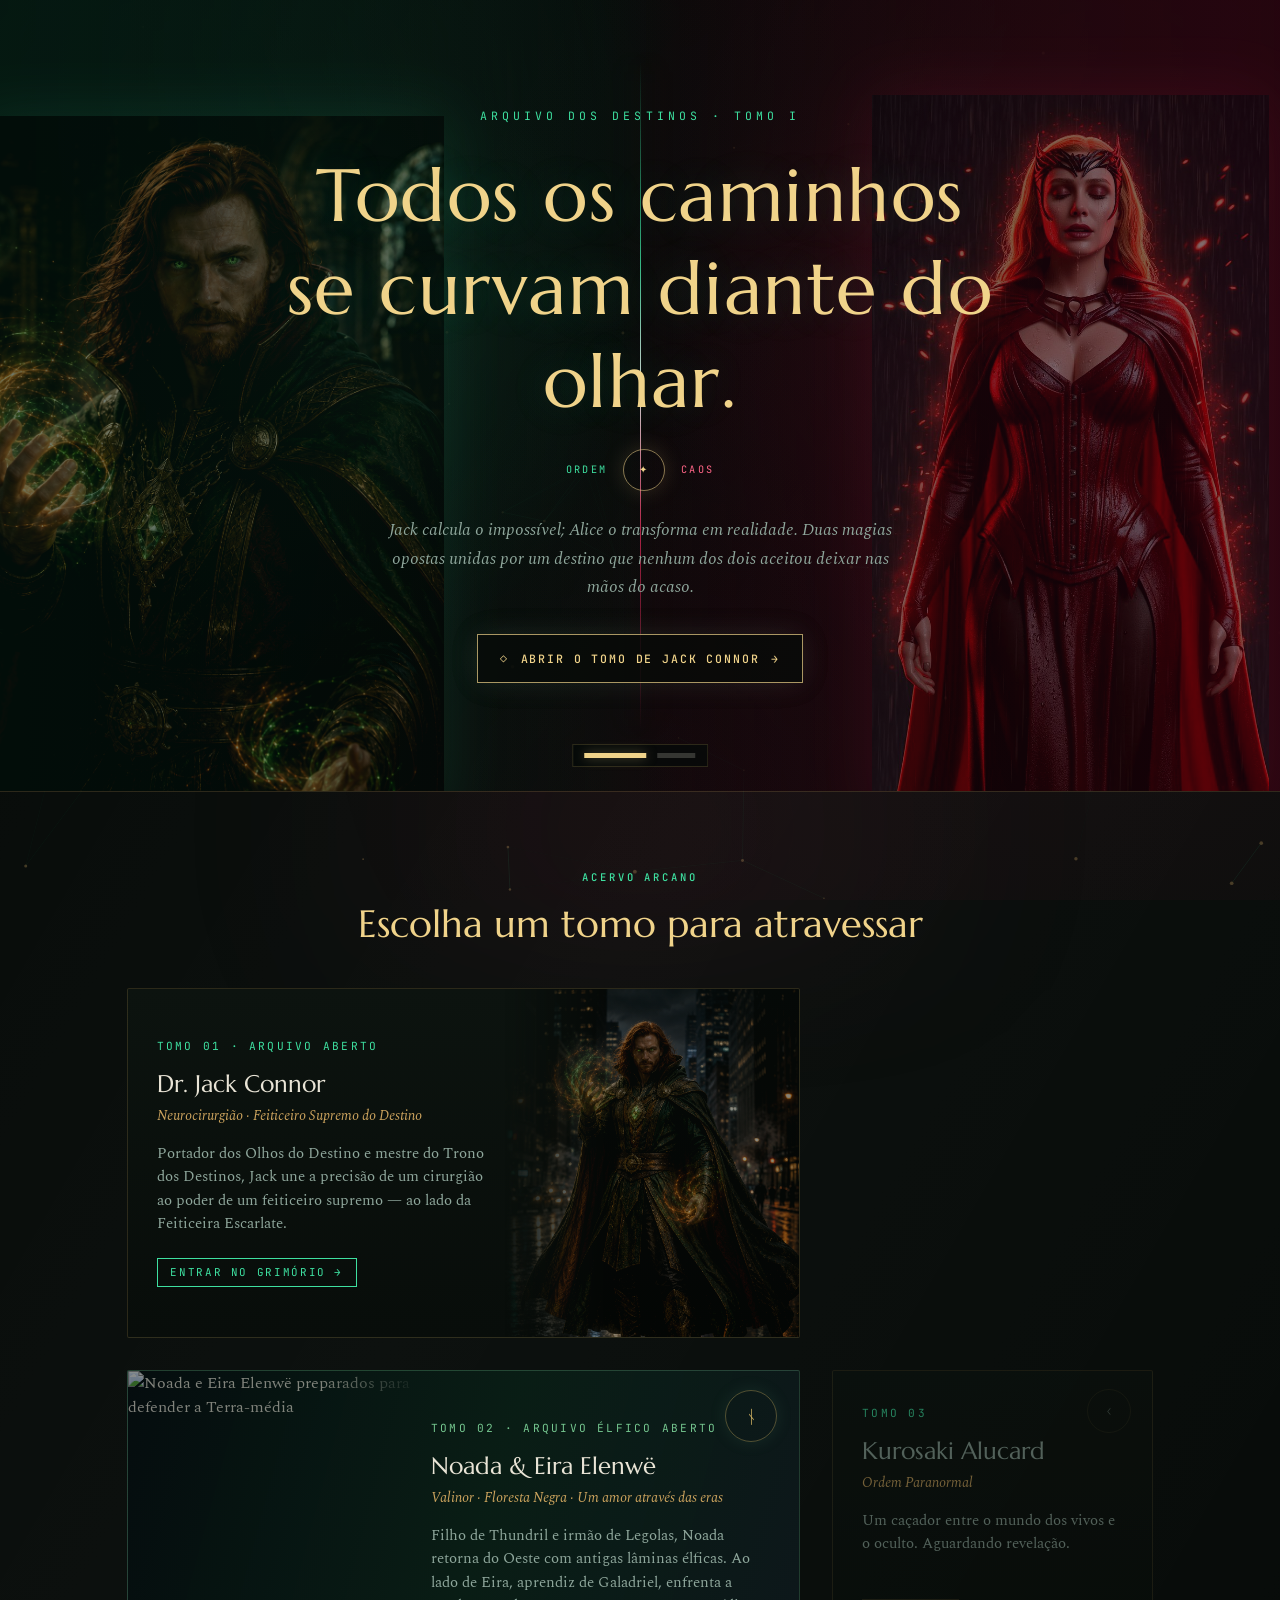
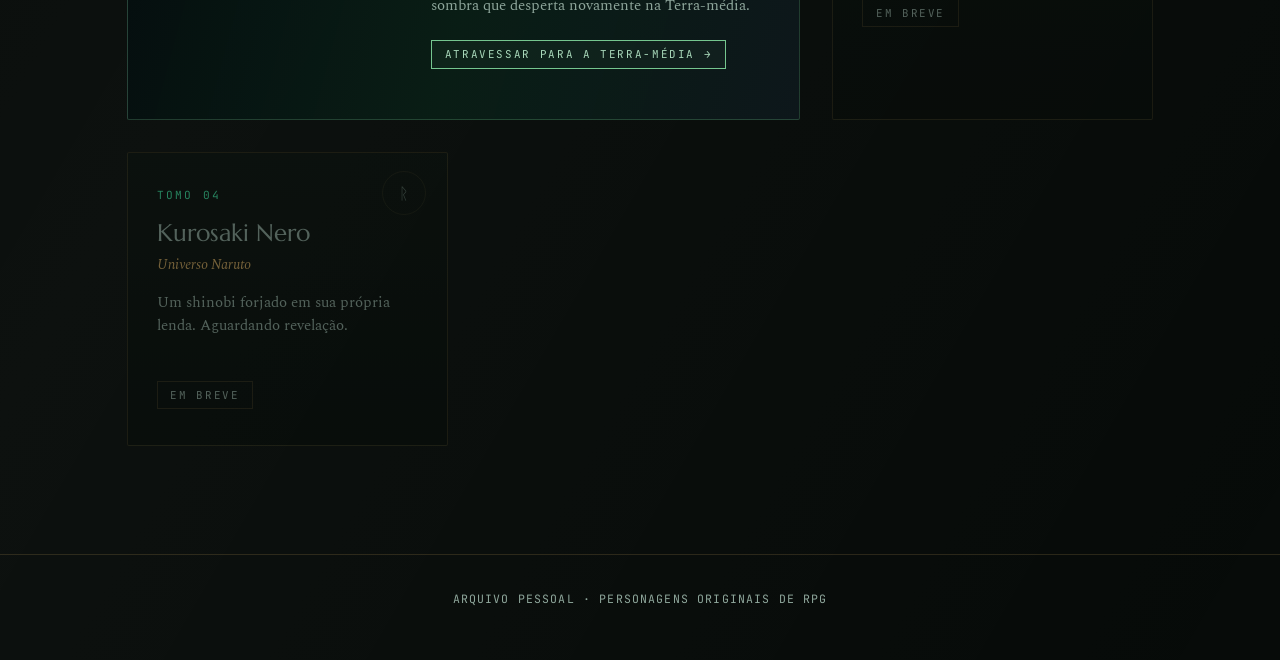
==== index.html @ 2f094d6c "Aprimora responsividade em todas as telas" ====
<!DOCTYPE html>
<html lang="pt-BR">
<head>
<meta charset="UTF-8">
<meta name="viewport" content="width=device-width, initial-scale=1.0">
<title>Arquivo dos Destinos — Galeria de Personagens</title>
<link rel="preconnect" href="https://fonts.googleapis.com">
<link rel="preconnect" href="https://fonts.gstatic.com" crossorigin>
<link href="https://fonts.googleapis.com/css2?family=Marcellus&family=Spectral:ital,wght@0,300;0,400;0,500;0,600;1,400&family=JetBrains+Mono:wght@400;500&display=swap" rel="stylesheet">
<style>
  :root{
    --bg:#070b09;
    --bg-elevated:#0c130f;
    --emerald-deep:#0b3d2e;
    --emerald:#12664a;
    --emerald-glow:#3ee0a0;
    --gold:#cda45e;
    --gold-bright:#f0d38a;
    --parchment:#e9e4d6;
    --ink-muted:#8fa79c;
    --line:rgba(205,164,94,0.18);
    --scarlet:#8a2140;
  }
  *{box-sizing:border-box; margin:0; padding:0;}
  html{scroll-behavior:smooth;}
  body{
    background:var(--bg);
    color:var(--parchment);
    font-family:'Spectral', serif;
    min-height:100vh;
    overflow-x:hidden;
    position:relative;
  }
  body::before{
    content:'';
    position:fixed; inset:0;
    background:
      radial-gradient(ellipse at 20% 10%, rgba(18,102,74,0.16), transparent 55%),
      radial-gradient(ellipse at 85% 80%, rgba(138,33,64,0.08), transparent 50%);
    pointer-events:none;
    z-index:0;
  }
  body::after{
    content:'';
    position:fixed; inset:-10%;
    background:
      radial-gradient(circle at 20% 20%, rgba(62,224,160,0.16), transparent 30%),
      radial-gradient(circle at 80% 25%, rgba(205,164,94,0.11), transparent 28%),
      radial-gradient(circle at 50% 85%, rgba(138,33,64,0.10), transparent 34%);
    filter:blur(60px);
    animation:drift 16s ease-in-out infinite alternate;
    pointer-events:none;
    z-index:0;
  }
  @keyframes drift{0%{transform:translate3d(-1.5%, -1.5%, 0) scale(1);}100%{transform:translate3d(1.5%, 1.5%, 0) scale(1.08);}}
  .magic-glow{
    position:absolute; inset:0; pointer-events:none; z-index:0;
    background:linear-gradient(120deg, transparent 0%, rgba(255,255,255,0.04) 45%, transparent 100%);
    animation:shimmer 8s linear infinite;
    opacity:0.7;
  }
  @keyframes shimmer{from{transform:translateX(-100%);}to{transform:translateX(100%);}}
  canvas#fateweb{
    position:fixed; inset:0; width:100%; height:100%;
    z-index:0; opacity:0.55;
  }
  .wrap{ position:relative; z-index:1; }

  header{
    min-height:min(820px,88vh);
    padding:10vh 6vw 8vh;
    text-align:center;
    border-bottom:1px solid var(--line);
    position:relative;
    overflow:hidden;
    isolation:isolate;
    display:grid;
    place-items:center;
  }
  header::before{
    content:''; position:absolute; inset:0; z-index:-2;
    background:
      linear-gradient(90deg, rgba(5,24,17,.9), rgba(7,11,9,.48) 47%, rgba(16,4,8,.5) 53%, rgba(38,5,15,.86)),
      radial-gradient(circle at 24% 44%, rgba(62,224,160,.22), transparent 30%),
      radial-gradient(circle at 78% 44%, rgba(220,28,75,.22), transparent 31%);
  }
  header::after{
    content:''; position:absolute; left:50%; top:8%; bottom:8%; width:1px; z-index:-1;
    background:linear-gradient(transparent,#3ee0a0 30%,#fff 49%,#d72b56 70%,transparent);
    box-shadow:-8px 0 24px rgba(62,224,160,.42),8px 0 28px rgba(215,43,86,.48);
    animation:destinyPulse 3.8s ease-in-out infinite;
  }
  .hero-content{ position:relative; z-index:3; width:min(720px,92vw); }
  .hero-scene{ position:absolute; inset:0; display:grid; place-items:center; opacity:0; visibility:hidden; transform:scale(1.025); transition:opacity 1.15s ease,transform 1.4s ease,visibility 1.15s; overflow:hidden; }
  .hero-scene.active{ opacity:1; visibility:visible; transform:scale(1); }
  .hero-scene::before{ content:''; position:absolute; inset:0; z-index:-2; pointer-events:none; }
  .hero-scene.destiny::before{ background:linear-gradient(90deg,rgba(5,24,17,.76),rgba(7,11,9,.18) 47%,rgba(16,4,8,.2) 53%,rgba(38,5,15,.72)); }
  .hero-scene.valinor::before{ background:linear-gradient(90deg,rgba(9,31,20,.78),rgba(7,13,12,.18) 47%,rgba(8,14,19,.2) 53%,rgba(15,34,45,.76)),radial-gradient(circle at 50% 18%,rgba(215,183,101,.11),transparent 35%); }
  .hero-scene.valinor .eyebrow{ color:#d7b765; }
  .hero-scene.valinor .duality-mark .order{ color:#75c68f; }
  .hero-scene.valinor .duality-mark .chaos{ color:#78a9c4; }
  .hero-scene.valinor .hero-cta{ border-color:rgba(117,198,143,.6); box-shadow:-8px 0 24px rgba(117,198,143,.1),8px 0 24px rgba(120,169,196,.1); }
  .hero-portrait{
    position:absolute; z-index:0; bottom:-4%; width:min(38vw,470px); height:92%;
    object-fit:contain; object-position:bottom; opacity:.42; filter:saturate(1.05) contrast(1.08);
    pointer-events:none; transition:opacity .8s ease,filter .8s ease,transform .8s ease;
  }
  .hero-portrait.jack{ left:-2%; filter:saturate(1.05) contrast(1.08) drop-shadow(0 0 32px rgba(62,224,160,.28)); }
  .hero-portrait.alice{ right:-2%; filter:saturate(1.14) contrast(1.08) drop-shadow(0 0 34px rgba(215,43,86,.3)); }
  .hero-portrait.noada{ left:-2%; filter:saturate(1.02) contrast(1.08) drop-shadow(0 0 34px rgba(117,198,143,.3)); }
  .hero-portrait.eira{ right:-2%; filter:saturate(1.03) contrast(1.08) drop-shadow(0 0 34px rgba(120,169,196,.3)); }
  header:hover .hero-portrait{ opacity:.58; }
  header:hover .hero-portrait.jack{ transform:translateX(1.5%); }
  header:hover .hero-portrait.alice{ transform:translateX(-1.5%); }
  header:hover .hero-portrait.noada{ transform:translateX(1.5%); }
  header:hover .hero-portrait.eira{ transform:translateX(-1.5%); }
  .hero-switcher{ position:absolute; z-index:12; left:50%; bottom:1.5rem; transform:translateX(-50%); display:flex; align-items:center; gap:.7rem; padding:.5rem .7rem; background:rgba(5,11,9,.7); border:1px solid rgba(215,183,101,.18); backdrop-filter:blur(10px); }
  .hero-switcher button{ width:38px; height:5px; padding:0; border:0; background:rgba(233,228,214,.2); cursor:pointer; transition:width .3s ease,background .3s ease,box-shadow .3s ease; }
  .hero-switcher button.active{ width:62px; background:var(--gold-bright); box-shadow:0 0 12px rgba(240,211,138,.35); }
  .hero-switcher button:focus-visible{ outline:2px solid var(--emerald-glow); outline-offset:4px; }
  header.noada-active::after{ background:linear-gradient(transparent,#75c68f 30%,#f0d38a 49%,#78a9c4 70%,transparent); box-shadow:-8px 0 24px rgba(117,198,143,.38),8px 0 28px rgba(120,169,196,.42); }
  .duality-mark{ display:flex; align-items:center; justify-content:center; gap:1rem; margin:1.3rem 0; font-family:'JetBrains Mono',monospace; font-size:.64rem; letter-spacing:.22em; text-transform:uppercase; }
  .duality-mark .order{ color:var(--emerald-glow); }
  .duality-mark .chaos{ color:#ff6687; }
  .duality-mark i{ width:42px; height:42px; display:grid; place-items:center; border:1px solid rgba(240,211,138,.55); border-radius:50%; color:var(--gold-bright); font-style:normal; box-shadow:0 0 22px rgba(240,211,138,.16); animation:sigilSpin 9s linear infinite; }
  .hero-cta{ display:inline-flex; align-items:center; gap:.75rem; margin-top:2rem; padding:1rem 1.35rem; border:1px solid rgba(240,211,138,.7); color:var(--gold-bright); background:rgba(7,11,9,.76); text-decoration:none; font:500 .72rem 'JetBrains Mono',monospace; letter-spacing:.16em; text-transform:uppercase; box-shadow:0 0 30px rgba(62,224,160,.1),0 0 30px rgba(138,33,64,.1); transition:transform .3s ease,box-shadow .3s ease,background .3s ease; }
  .hero-cta:hover,.hero-cta:focus-visible{ transform:translateY(-3px); background:rgba(20,16,12,.92); box-shadow:-10px 0 28px rgba(62,224,160,.18),10px 0 28px rgba(215,43,86,.18); outline:none; }
  @keyframes destinyPulse{50%{opacity:.45;transform:scaleY(.92)}}
  @keyframes sigilSpin{to{transform:rotate(360deg)}}
  .eyebrow{
    font-family:'JetBrains Mono', monospace;
    letter-spacing:0.35em;
    text-transform:uppercase;
    font-size:0.72rem;
    color:var(--emerald-glow);
    margin-bottom:1.6rem;
  }
  h1{
    font-family:'Marcellus', serif;
    font-size:clamp(2.4rem, 6vw, 4.6rem);
    font-weight:400;
    letter-spacing:0.02em;
    color:var(--gold-bright);
    text-shadow:0 0 40px rgba(62,224,160,0.18);
  }
  header p{
    max-width:56ch;
    margin:1.6rem auto 0;
    color:var(--ink-muted);
    font-size:1.05rem;
    font-style:italic;
    line-height:1.7;
  }

  .roster{
    max-width:1180px;
    margin:0 auto;
    padding:8vh 6vw 12vh;
    display:grid;
    grid-template-columns:repeat(auto-fit, minmax(260px, 1fr));
    gap:2rem;
  }
  .roster-intro{ grid-column:1/-1; text-align:center; margin-bottom:.5rem; }
  .roster-intro span{ color:var(--emerald-glow); font:500 .66rem 'JetBrains Mono',monospace; letter-spacing:.28em; text-transform:uppercase; }
  .roster-intro h2{ margin-top:.75rem; font:400 clamp(1.7rem,3vw,2.4rem) 'Marcellus',serif; color:var(--gold-bright); }
  .card{
    background:linear-gradient(180deg, var(--bg-elevated), #080d0a);
    border:1px solid var(--line);
    border-radius:2px;
    padding:2.2rem 1.8rem;
    position:relative;
    overflow:hidden;
    transition:transform 0.4s ease, border-color 0.4s ease;
  }
  a.card{ display:block; color:inherit; text-decoration:none; }
  .card.featured{ grid-column:span 2; min-height:350px; padding-right:min(45%,390px); display:flex; flex-direction:column; justify-content:center; }
  .card-portrait{ position:absolute; right:0; top:0; width:44%; height:100%; object-fit:cover; object-position:center top; opacity:.52; filter:saturate(.9) contrast(1.08); -webkit-mask-image:linear-gradient(90deg,transparent,#000 35%); mask-image:linear-gradient(90deg,transparent,#000 35%); transition:opacity .4s ease,transform .6s ease; }
  .card.featured:hover .card-portrait{ opacity:.72; transform:scale(1.035); }
  .card-content{ position:relative; z-index:2; }
  .card.noada-card{ grid-column:span 2; min-height:350px; padding-left:min(45%,390px); display:flex; flex-direction:column; justify-content:center; border-color:rgba(117,198,143,.25); background:linear-gradient(105deg,rgba(5,13,15,.96),rgba(9,31,22,.9) 52%,rgba(14,24,28,.96)); }
  .noada-card::before{ opacity:.5; background:linear-gradient(90deg,transparent,#75c68f,#d7b765,#78a9c4,transparent); }
  .noada-card .card-portrait{ left:0; right:auto; -webkit-mask-image:linear-gradient(270deg,transparent,#000 35%); mask-image:linear-gradient(270deg,transparent,#000 35%); object-position:center 22%; }
  .noada-card:hover{ border-color:#75c68f; box-shadow:-12px 0 32px rgba(117,198,143,.12),12px 0 32px rgba(120,169,196,.1); }
  .noada-card:hover .card-portrait{ opacity:.74; transform:scale(1.035); }
  .noada-card .tome-num{ color:#75c68f; }
  .noada-card .role{ color:#d7b765; }
  .noada-card .status.open{ color:#a8d8ba; border-color:#75c68f; background:rgba(117,198,143,.04); }
  .elven-emblem{ position:absolute; right:1.4rem; top:1.2rem; width:52px; height:52px; display:grid; place-items:center; border:1px solid rgba(215,183,101,.35); border-radius:50%; color:#d7b765; font:1.15rem 'Marcellus',serif; box-shadow:0 0 18px rgba(117,198,143,.1); animation:sigilSpin 12s linear infinite; }
  .noada-card .leaf-mark{ position:absolute; z-index:3; color:rgba(117,198,143,.5); font-size:1rem; opacity:0; animation:homeLeaf 5s ease-in-out infinite; pointer-events:none; }
  .noada-card .leaf-mark.one{ left:34%; top:18%; animation-delay:-1s }.noada-card .leaf-mark.two{ left:43%; top:68%; animation-delay:-3.2s }.noada-card .leaf-mark.three{ right:12%; top:42%; animation-delay:-4.1s }
  @keyframes homeLeaf{0%,100%{opacity:0;transform:translateY(-8px) rotate(0)}35%{opacity:.65}75%{opacity:.18;transform:translateY(42px) rotate(170deg)}}
  .card::before{
    content:'';
    position:absolute; top:0; left:0; right:0; height:2px;
    background:linear-gradient(90deg, transparent, var(--gold), transparent);
    opacity:0; transition:opacity 0.4s ease;
  }
  .card.active{ cursor:pointer; }
  .card.active:hover{ transform:translateY(-6px); border-color:var(--gold); box-shadow:0 0 26px rgba(62,224,160,0.12); }
  .card.active:hover::before{ opacity:1; }
  .card.active::after{
    content:'';
    position:absolute; inset:auto -30% 0 auto; width:140%; height:110%;
    background:linear-gradient(90deg, transparent, rgba(255,255,255,0.06), transparent);
    transform:translateX(-100%);
    transition:transform 0.7s ease;
    pointer-events:none;
  }
  .card.active:hover::after{ transform:translateX(100%); }
  .tome-num{
    font-family:'JetBrains Mono', monospace;
    font-size:0.7rem;
    color:var(--emerald-glow);
    letter-spacing:0.2em;
    display:block;
    margin-bottom:1rem;
  }
  .card h2{
    font-family:'Marcellus', serif;
    font-size:1.5rem;
    color:var(--parchment);
    font-weight:400;
    margin-bottom:0.4rem;
  }
  .card .role{
    font-size:0.85rem;
    color:var(--gold);
    font-style:italic;
    margin-bottom:1rem;
  }
  .card p.desc{
    font-size:0.92rem;
    color:var(--ink-muted);
    line-height:1.6;
    margin-bottom:1.4rem;
    min-height:4.6em;
  }
  .status{
    font-family:'JetBrains Mono', monospace;
    font-size:0.68rem;
    letter-spacing:0.15em;
    text-transform:uppercase;
    padding:0.4rem 0.8rem;
    display:inline-block;
    border:1px solid;
  }
  .status.open{ color:var(--emerald-glow); border-color:var(--emerald-glow); }
  .status.locked{ color:var(--ink-muted); border-color:var(--line); }

  .card.locked{ opacity:0.55; }
  .card.locked h2{ color:var(--ink-muted); }
  .sealed-sigil{ position:absolute; right:1.3rem; top:1.1rem; width:44px; height:44px; display:grid; place-items:center; border:1px solid var(--line); border-radius:50%; color:var(--ink-muted); font-family:'Marcellus',serif; opacity:.58; }

  @media(max-width:780px){
    header{ min-height:720px; padding:8vh 5vw 7vh; }
    .hero-portrait{ width:64vw; height:62%; bottom:-5%; opacity:.23; }
    .hero-portrait.jack{ left:-25%; }
    .hero-portrait.alice{ right:-25%; }
    .hero-portrait.noada{ left:-25%; }
    .hero-portrait.eira{ right:-25%; }
    .duality-mark{ gap:.55rem; font-size:.55rem; letter-spacing:.12em; }
    .duality-mark i{ width:34px; height:34px; }
    .roster{ grid-template-columns:1fr; padding-top:6vh; }
    .card.featured{ grid-column:span 1; min-height:430px; padding:2rem 1.5rem 12rem; justify-content:flex-start; }
    .card-portrait{ top:auto; bottom:0; width:100%; height:58%; -webkit-mask-image:linear-gradient(180deg,transparent,#000 38%); mask-image:linear-gradient(180deg,transparent,#000 38%); object-position:center 18%; }
    .card.noada-card{ grid-column:span 1; min-height:470px; padding:2rem 1.5rem 13rem; justify-content:flex-start; }
    .noada-card .card-portrait{ top:auto; bottom:0; width:100%; height:60%; -webkit-mask-image:linear-gradient(180deg,transparent,#000 38%); mask-image:linear-gradient(180deg,transparent,#000 38%); object-position:center 20%; }
    .elven-emblem{ width:42px;height:42px;right:1rem;top:1rem }
    .hero-switcher{ bottom:.8rem; }
  }
  @media(max-width:480px){
    header{ min-height:680px; padding:5rem 1rem 4.5rem; }
    h1{ font-size:clamp(2rem,12vw,3rem); line-height:1.12; }
    header p{ font-size:.93rem; line-height:1.55; margin-top:1rem; }
    .hero-content{ width:94vw; }
    .eyebrow{ font-size:.57rem; letter-spacing:.2em; margin-bottom:1rem; }
    .hero-portrait{ width:76vw; height:54%; bottom:0; }
    .hero-portrait.jack,.hero-portrait.noada{ left:-34%; }
    .hero-portrait.alice,.hero-portrait.eira{ right:-34%; }
    .duality-mark{ margin:.8rem 0; flex-wrap:wrap; }
    .hero-cta{ width:min(100%,340px); justify-content:center; padding:.85rem .75rem; font-size:.61rem; letter-spacing:.1em; line-height:1.45; }
    .roster{ padding:3.5rem 1rem 5rem; gap:1.2rem; }
    .roster-intro h2{ font-size:1.55rem; }
    .card,.card.featured,.card.noada-card{ padding-left:1.2rem; padding-right:1.2rem; }
    .card h2{ font-size:1.32rem; padding-right:2rem; }
    .card p.desc{ min-height:0; }
    .status{ line-height:1.45; }
    .hero-switcher button{ width:30px; }
    .hero-switcher button.active{ width:48px; }
  }
  @media(prefers-reduced-motion:reduce){
    html{ scroll-behavior:auto; }
    *,*::before,*::after{ animation-duration:.001ms!important; animation-iteration-count:1!important; scroll-behavior:auto!important; }
    canvas#fateweb{ display:none; }
    .hero-scene{ transition:none; }
  }

  footer{
    text-align:center;
    padding:4vh 6vw 6vh;
    color:var(--ink-muted);
    font-family:'JetBrains Mono', monospace;
    font-size:0.72rem;
    letter-spacing:0.1em;
    border-top:1px solid var(--line);
  }
</style>
</head>
<body>
<canvas id="fateweb"></canvas>
<div class="magic-glow"></div>
<div class="wrap">
  <header>
    <div class="hero-scene destiny active" data-scene="destiny">
      <img class="hero-portrait jack" src="img/connor-supremo.png" alt="" aria-hidden="true">
      <img class="hero-portrait alice" src="img-scarlart/wandamaximoff.jpg" alt="" aria-hidden="true">
      <div class="hero-content">
        <div class="eyebrow">Arquivo dos Destinos · Tomo I</div>
        <h1>Todos os caminhos<br>se curvam diante do olhar.</h1>
        <div class="duality-mark" aria-label="Ordem e caos unidos pelo destino"><span class="order">Ordem</span><i aria-hidden="true">✦</i><span class="chaos">Caos</span></div>
        <p>Jack calcula o impossível; Alice o transforma em realidade. Duas magias opostas unidas por um destino que nenhum dos dois aceitou deixar nas mãos do acaso.</p>
        <a class="hero-cta" href="jack-connor.html"><span aria-hidden="true">◇</span> Abrir o Tomo de Jack Connor <span aria-hidden="true">→</span></a>
      </div>
    </div>
    <div class="hero-scene valinor" data-scene="valinor">
      <img class="hero-portrait noada" src="img-noada/noada.png" alt="" aria-hidden="true">
      <img class="hero-portrait eira" src="img-noada/eira-elenwe.png" alt="" aria-hidden="true">
      <div class="hero-content">
        <div class="eyebrow">Arquivo dos Destinos · Tomo II</div>
        <h1>Alguns destinos<br>atravessam eras.</h1>
        <div class="duality-mark" aria-label="Valinor e Terra-média unidos por um juramento"><span class="order">Valinor</span><i aria-hidden="true">ᚾ</i><span class="chaos">Terra-média</span></div>
        <p>Noada deixou a luz do Oeste quando a sombra despertou. Eira permaneceu como a estrela que guiaria seu caminho de volta para casa.</p>
        <a class="hero-cta" href="noada.html"><span aria-hidden="true">◇</span> Abrir o Tomo de Noada &amp; Eira <span aria-hidden="true">→</span></a>
      </div>
    </div>
    <div class="hero-switcher" role="tablist" aria-label="Escolher universo em destaque">
      <button class="active" type="button" role="tab" aria-selected="true" aria-label="Mostrar Jack e Alice" data-target="0"></button>
      <button type="button" role="tab" aria-selected="false" aria-label="Mostrar Noada e Eira" data-target="1"></button>
    </div>
  </header>

  <main class="roster">
    <div class="roster-intro">
      <span>Acervo Arcano</span>
      <h2>Escolha um tomo para atravessar</h2>
    </div>
    <a class="card active featured" href="jack-connor.html">
      <img class="card-portrait" src="img/connor.png" alt="Retrato de Dr. Jack Connor">
      <div class="card-content">
        <span class="tome-num">TOMO 01 · ARQUIVO ABERTO</span>
        <h2>Dr. Jack Connor</h2>
        <div class="role">Neurocirurgião · Feiticeiro Supremo do Destino</div>
        <p class="desc">Portador dos Olhos do Destino e mestre do Trono dos Destinos, Jack une a precisão de um cirurgião ao poder de um feiticeiro supremo — ao lado da Feiticeira Escarlate.</p>
        <span class="status open">Entrar no grimório →</span>
      </div>
    </a>

    <a class="card active noada-card" href="noada.html">
      <img class="card-portrait" src="img-noada/noada-e-eira-batalha.png" alt="Noada e Eira Elenwë preparados para defender a Terra-média">
      <span class="elven-emblem" aria-hidden="true">ᚾ</span>
      <i class="leaf-mark one" aria-hidden="true">◆</i><i class="leaf-mark two" aria-hidden="true">◆</i><i class="leaf-mark three" aria-hidden="true">◆</i>
      <div class="card-content">
        <span class="tome-num">TOMO 02 · ARQUIVO ÉLFICO ABERTO</span>
        <h2>Noada &amp; Eira Elenwë</h2>
        <div class="role">Valinor · Floresta Negra · Um amor através das eras</div>
        <p class="desc">Filho de Thundril e irmão de Legolas, Noada retorna do Oeste com antigas lâminas élficas. Ao lado de Eira, aprendiz de Galadriel, enfrenta a sombra que desperta novamente na Terra-média.</p>
        <span class="status open">Atravessar para a Terra-média →</span>
      </div>
    </a>

    <div class="card locked">
      <span class="sealed-sigil" aria-hidden="true">ᚲ</span>
      <span class="tome-num">TOMO 03</span>
      <h2>Kurosaki Alucard</h2>
      <div class="role">Ordem Paranormal</div>
      <p class="desc">Um caçador entre o mundo dos vivos e o oculto. Aguardando revelação.</p>
      <span class="status locked">Em breve</span>
    </div>

    <div class="card locked">
      <span class="sealed-sigil" aria-hidden="true">ᚱ</span>
      <span class="tome-num">TOMO 04</span>
      <h2>Kurosaki Nero</h2>
      <div class="role">Universo Naruto</div>
      <p class="desc">Um shinobi forjado em sua própria lenda. Aguardando revelação.</p>
      <span class="status locked">Em breve</span>
    </div>
  </main>

  <footer>ARQUIVO PESSOAL · PERSONAGENS ORIGINAIS DE RPG</footer>
</div>

<script>
const hero=document.querySelector('header');
const heroScenes=[...document.querySelectorAll('.hero-scene')];
const heroTabs=[...document.querySelectorAll('.hero-switcher button')];
const reducedHeroMotion=matchMedia('(prefers-reduced-motion: reduce)').matches;
let activeHero=0;
let heroTimer=null;

function showHero(index){
  activeHero=(index+heroScenes.length)%heroScenes.length;
  heroScenes.forEach((scene,i)=>scene.classList.toggle('active',i===activeHero));
  heroTabs.forEach((tab,i)=>{tab.classList.toggle('active',i===activeHero);tab.setAttribute('aria-selected',String(i===activeHero))});
  hero.classList.toggle('noada-active',heroScenes[activeHero]?.dataset.scene==='valinor');
}
function stopHero(){clearInterval(heroTimer);heroTimer=null}
function startHero(){if(reducedHeroMotion||heroTimer||heroScenes.length<2)return;heroTimer=setInterval(()=>showHero(activeHero+1),8500)}
heroTabs.forEach(tab=>tab.addEventListener('click',()=>{showHero(Number(tab.dataset.target));stopHero();startHero()}));
hero.addEventListener('mouseenter',stopHero);hero.addEventListener('mouseleave',startHero);hero.addEventListener('focusin',stopHero);hero.addEventListener('focusout',startHero);
document.addEventListener('visibilitychange',()=>document.hidden?stopHero():startHero());
showHero(0);startHero();

// Fios do Destino — ambient node network, echoing Jack's "Trono dos Destinos"
const canvas = document.getElementById('fateweb');
const ctx = canvas.getContext('2d');
let w, h, nodes = [];
const NODE_COUNT = 46;
const LINK_DIST = 150;
let mouse = { x: -9999, y: -9999 };

function resize(){
  w = canvas.width = window.innerWidth;
  h = canvas.height = window.innerHeight;
}
window.addEventListener('resize', resize);
resize();

function initNodes(){
  nodes = [];
  for(let i=0;i<NODE_COUNT;i++){
    nodes.push({
      x: Math.random()*w,
      y: Math.random()*h,
      vx: (Math.random()-0.5)*0.18,
      vy: (Math.random()-0.5)*0.18,
      r: Math.random()*1.4+0.6
    });
  }
}
initNodes();

window.addEventListener('mousemove', e=>{ mouse.x = e.clientX; mouse.y = e.clientY; });
window.addEventListener('mouseleave', ()=>{ mouse.x=-9999; mouse.y=-9999; });

function tick(){
  ctx.clearRect(0,0,w,h);
  for(const n of nodes){
    n.x += n.vx; n.y += n.vy;
    if(n.x<0||n.x>w) n.vx*=-1;
    if(n.y<0||n.y>h) n.vy*=-1;

    const dx = mouse.x-n.x, dy = mouse.y-n.y;
    const d = Math.sqrt(dx*dx+dy*dy);
    if(d < 180){
      n.x -= dx*0.0018;
      n.y -= dy*0.0018;
    }
  }
  for(let i=0;i<nodes.length;i++){
    for(let j=i+1;j<nodes.length;j++){
      const a=nodes[i], b=nodes[j];
      const dx=a.x-b.x, dy=a.y-b.y;
      const dist=Math.sqrt(dx*dx+dy*dy);
      if(dist<LINK_DIST){
        const alpha = (1-dist/LINK_DIST)*0.35;
        ctx.strokeStyle = `rgba(62,224,160,${alpha})`;
        ctx.lineWidth = 0.6;
        ctx.beginPath();
        ctx.moveTo(a.x,a.y);
        ctx.lineTo(b.x,b.y);
        ctx.stroke();
      }
    }
  }
  for(const n of nodes){
    ctx.beginPath();
    ctx.arc(n.x,n.y,n.r,0,Math.PI*2);
    ctx.fillStyle = 'rgba(205,164,94,0.55)';
    ctx.fill();
  }
  requestAnimationFrame(tick);
}
tick();
</script>
</body>
</html>
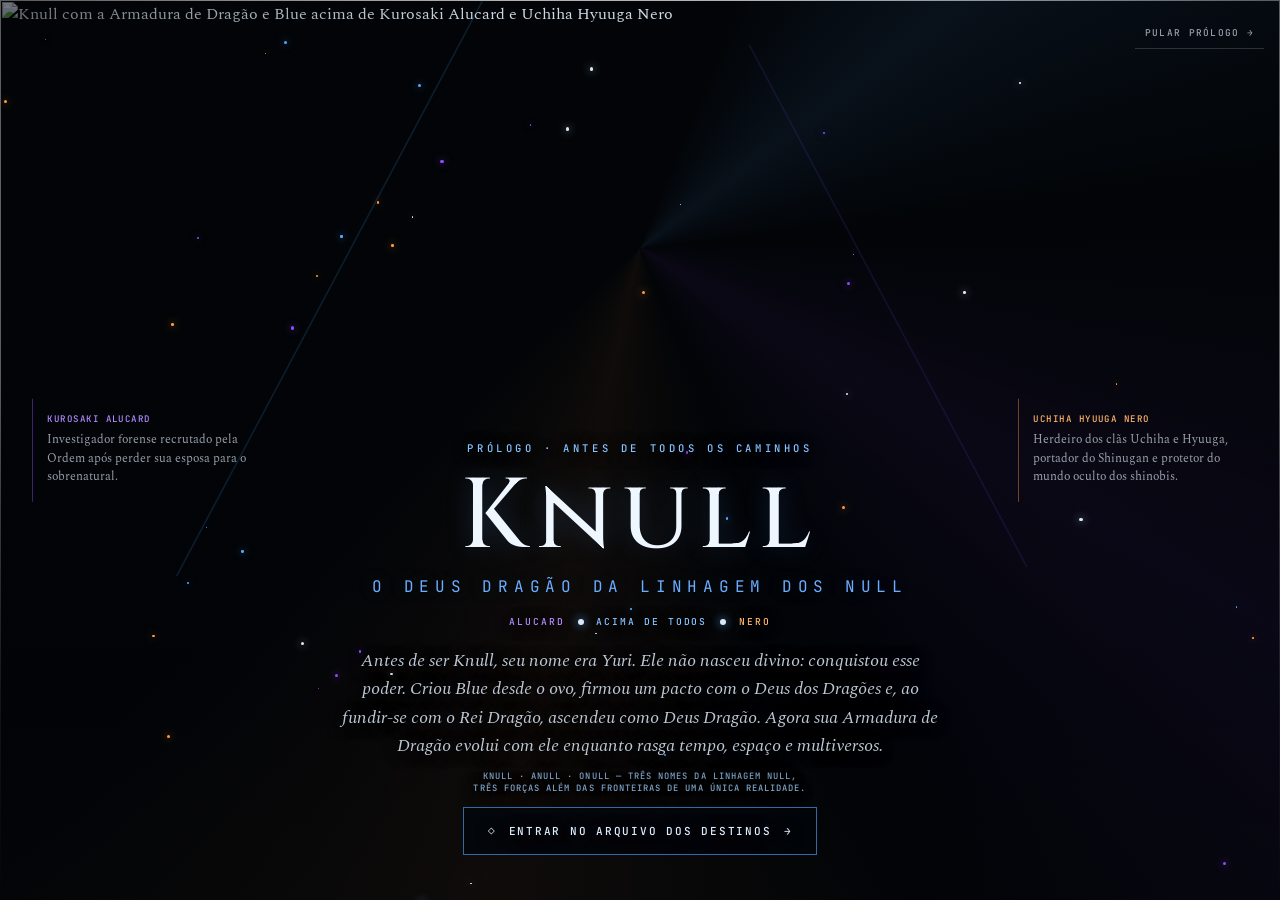
==== commit b18f4a0d: "Adiciona novos tomos e personagens" ====
--- a/index.html
+++ b/index.html
@@ -3,6 +3,7 @@
 <head>
 <meta charset="UTF-8">
 <meta name="viewport" content="width=device-width, initial-scale=1.0">
+<script>if(!sessionStorage.getItem('arquivoIntroVista'))location.replace('intro.html');</script>
 <title>Arquivo dos Destinos — Galeria de Personagens</title>
 <link rel="preconnect" href="https://fonts.googleapis.com">
 <link rel="preconnect" href="https://fonts.gstatic.com" crossorigin>
@@ -188,6 +189,14 @@
   .elven-emblem{ position:absolute; right:1.4rem; top:1.2rem; width:52px; height:52px; display:grid; place-items:center; border:1px solid rgba(215,183,101,.35); border-radius:50%; color:#d7b765; font:1.15rem 'Marcellus',serif; box-shadow:0 0 18px rgba(117,198,143,.1); animation:sigilSpin 12s linear infinite; }
   .noada-card .leaf-mark{ position:absolute; z-index:3; color:rgba(117,198,143,.5); font-size:1rem; opacity:0; animation:homeLeaf 5s ease-in-out infinite; pointer-events:none; }
   .noada-card .leaf-mark.one{ left:34%; top:18%; animation-delay:-1s }.noada-card .leaf-mark.two{ left:43%; top:68%; animation-delay:-3.2s }.noada-card .leaf-mark.three{ right:12%; top:42%; animation-delay:-4.1s }
+  .card.character-card{ min-height:360px; padding-top:13rem; display:flex; align-items:flex-end; }
+  .character-card .card-portrait{ width:100%; height:68%; top:0; opacity:.48; -webkit-mask-image:linear-gradient(180deg,#000 48%,transparent); mask-image:linear-gradient(180deg,#000 48%,transparent); object-position:center 18%; }
+  .character-card:hover .card-portrait{ opacity:.7; transform:scale(1.035); }
+  .alucard-card{ border-color:rgba(161,108,255,.25); background:linear-gradient(180deg,#090711,#080d0a); }.alucard-card .tome-num,.alucard-card .role{color:#b98cff}.alucard-card:hover{border-color:#9d65ef;box-shadow:0 0 28px rgba(141,76,255,.14)}
+  .nero-card{ border-color:rgba(255,156,69,.25); background:linear-gradient(180deg,#130b08,#080d0a); }.nero-card .tome-num,.nero-card .role{color:#ffad64}.nero-card:hover{border-color:#e68a3b;box-shadow:0 0 28px rgba(255,156,69,.13)}
+  .knull-card{ grid-column:1/-1; min-height:390px; padding:3rem min(48%,520px) 3rem 2rem; display:flex; align-items:center; border-color:rgba(88,173,255,.3); background:linear-gradient(100deg,#03070d 35%,rgba(4,17,31,.86)); }
+  .knull-card .card-portrait{ width:50%; height:100%; opacity:.56; object-position:center 18%; -webkit-mask-image:linear-gradient(270deg,#000 58%,transparent); mask-image:linear-gradient(270deg,#000 58%,transparent); }
+  .knull-card .tome-num,.knull-card .role{color:#72b9ff}.knull-card h2{font-size:1.9rem}.knull-card:hover{border-color:#58adff;box-shadow:0 0 38px rgba(88,173,255,.16)}
   @keyframes homeLeaf{0%,100%{opacity:0;transform:translateY(-8px) rotate(0)}35%{opacity:.65}75%{opacity:.18;transform:translateY(42px) rotate(170deg)}}
   .card::before{
     content:'';
@@ -267,6 +276,7 @@
     .noada-card .card-portrait{ top:auto; bottom:0; width:100%; height:60%; -webkit-mask-image:linear-gradient(180deg,transparent,#000 38%); mask-image:linear-gradient(180deg,transparent,#000 38%); object-position:center 20%; }
     .elven-emblem{ width:42px;height:42px;right:1rem;top:1rem }
     .hero-switcher{ bottom:.8rem; }
+    .knull-card{grid-column:span 1;min-height:480px;padding:2rem 1.5rem 14rem;align-items:flex-start}.knull-card .card-portrait{top:auto;bottom:0;width:100%;height:62%;-webkit-mask-image:linear-gradient(180deg,transparent,#000 42%);mask-image:linear-gradient(180deg,transparent,#000 42%)}
   }
   @media(max-width:480px){
     header{ min-height:680px; padding:5rem 1rem 4.5rem; }
@@ -368,23 +378,20 @@
       </div>
     </a>
 
-    <div class="card locked">
-      <span class="sealed-sigil" aria-hidden="true">ᚲ</span>
-      <span class="tome-num">TOMO 03</span>
-      <h2>Kurosaki Alucard</h2>
-      <div class="role">Ordem Paranormal</div>
-      <p class="desc">Um caçador entre o mundo dos vivos e o oculto. Aguardando revelação.</p>
-      <span class="status locked">Em breve</span>
-    </div>
-
-    <div class="card locked">
-      <span class="sealed-sigil" aria-hidden="true">ᚱ</span>
-      <span class="tome-num">TOMO 04</span>
-      <h2>Kurosaki Nero</h2>
-      <div class="role">Universo Naruto</div>
-      <p class="desc">Um shinobi forjado em sua própria lenda. Aguardando revelação.</p>
-      <span class="status locked">Em breve</span>
-    </div>
+    <a class="card active character-card alucard-card" href="alucard.html">
+      <img class="card-portrait" src="img-alucard/kurosaki-alucard.png" alt="Kurosaki Alucard em uma investigação paranormal">
+      <div class="card-content"><span class="tome-num">TOMO 03 · ARQUIVO PARANORMAL</span><h2>Kurosaki Alucard</h2><div class="role">Investigador forense · Recruta da Ordem</div><p class="desc">Após perder a esposa para o sobrenatural, segue os vestígios que o levam até Veríssimo e sua primeira missão.</p><span class="status open">Abrir caso →</span></div>
+    </a>
+
+    <a class="card active character-card nero-card" href="nero.html">
+      <img class="card-portrait" src="img-nero/uchiha-hyuuga-nero.png" alt="Uchiha Hyuuga Nero manifestando o Shinugan">
+      <div class="card-content"><span class="tome-num">TOMO 04 · MUNDO SHINOBI</span><h2>Uchiha Hyuuga Nero</h2><div class="role">Portador do Shinugan · Time 10</div><p class="desc">Herdeiro de dois clãs e transformado pelas células Senju, protege com Hinara um mundo que os shinobis desconhecem.</p><span class="status open">Despertar o olhar →</span></div>
+    </a>
+
+    <a class="card active knull-card" href="knull.html">
+      <img class="card-portrait" src="img-knull/knull-blue.png" alt="Knull usando a Armadura de Dragão diante de Blue">
+      <div class="card-content"><span class="tome-num">TOMO SUPREMO · LINHAGEM NULL</span><h2>Knull, o Deus Dragão</h2><div class="role">Antigo Yuri · Guardião de Blue · Acima dos destinos</div><p class="desc">Ele não nasceu deus. Criou Blue desde o ovo, fundiu-se ao Rei Dragão e conquistou um poder que continua evoluindo através dos multiversos.</p><span class="status open">Atravessar o multiverso →</span></div>
+    </a>
   </main>
 
   <footer>ARQUIVO PESSOAL · PERSONAGENS ORIGINAIS DE RPG</footer>
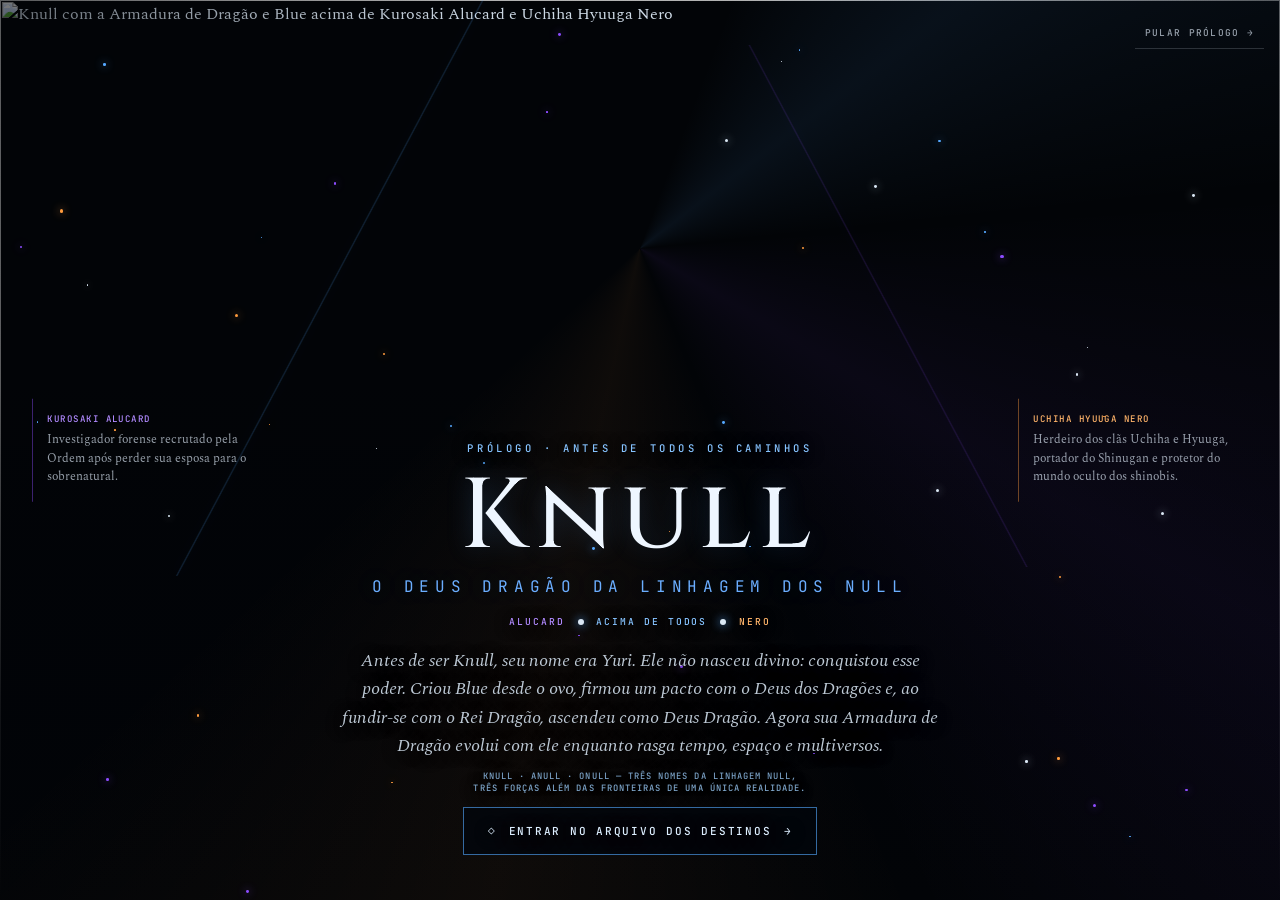
==== commit fd068c4f: "Expande historias de Nero e Knull" ====
--- a/index.html
+++ b/index.html
@@ -384,13 +384,13 @@
     </a>
 
     <a class="card active character-card nero-card" href="nero.html">
-      <img class="card-portrait" src="img-nero/uchiha-hyuuga-nero.png" alt="Uchiha Hyuuga Nero manifestando o Shinugan">
-      <div class="card-content"><span class="tome-num">TOMO 04 · MUNDO SHINOBI</span><h2>Uchiha Hyuuga Nero</h2><div class="role">Portador do Shinugan · Time 10</div><p class="desc">Herdeiro de dois clãs e transformado pelas células Senju, protege com Hinara um mundo que os shinobis desconhecem.</p><span class="status open">Despertar o olhar →</span></div>
+      <img class="card-portrait" src="img-nero/nero-hinara-guardioes.png" alt="Nero e Hinara manifestando o Shinkungan e o Shikungan">
+      <div class="card-content"><span class="tome-num">TOMO 04 · MUNDO SHINOBI</span><h2>Uchiha Hyuuga Nero</h2><div class="role">Portador do Shinkungan · Time 10</div><p class="desc">Herdeiro de três linhagens, protege com Hinara e seu Shikungan um mundo que os shinobis desconhecem.</p><span class="status open">Despertar os olhares →</span></div>
     </a>
 
     <a class="card active knull-card" href="knull.html">
-      <img class="card-portrait" src="img-knull/knull-blue.png" alt="Knull usando a Armadura de Dragão diante de Blue">
-      <div class="card-content"><span class="tome-num">TOMO SUPREMO · LINHAGEM NULL</span><h2>Knull, o Deus Dragão</h2><div class="role">Antigo Yuri · Guardião de Blue · Acima dos destinos</div><p class="desc">Ele não nasceu deus. Criou Blue desde o ovo, fundiu-se ao Rei Dragão e conquistou um poder que continua evoluindo através dos multiversos.</p><span class="status open">Atravessar o multiverso →</span></div>
+      <img class="card-portrait" src="img-knull/knull-nimsay-guardioes.png" alt="Knull e Nimsay diante de Blue">
+      <div class="card-content"><span class="tome-num">TOMO SUPREMO · LINHAGEM NULL</span><h2>Knull &amp; Nimsay</h2><div class="role">Deus Dragão · Rainha élfica · Guardiões de Blue</div><p class="desc">Do antigo Yuri ao Deus Dragão: Knull atravessa os multiversos ao lado da rainha elemental Nimsay e do dragão Blue.</p><span class="status open">Atravessar o multiverso →</span></div>
     </a>
   </main>
 
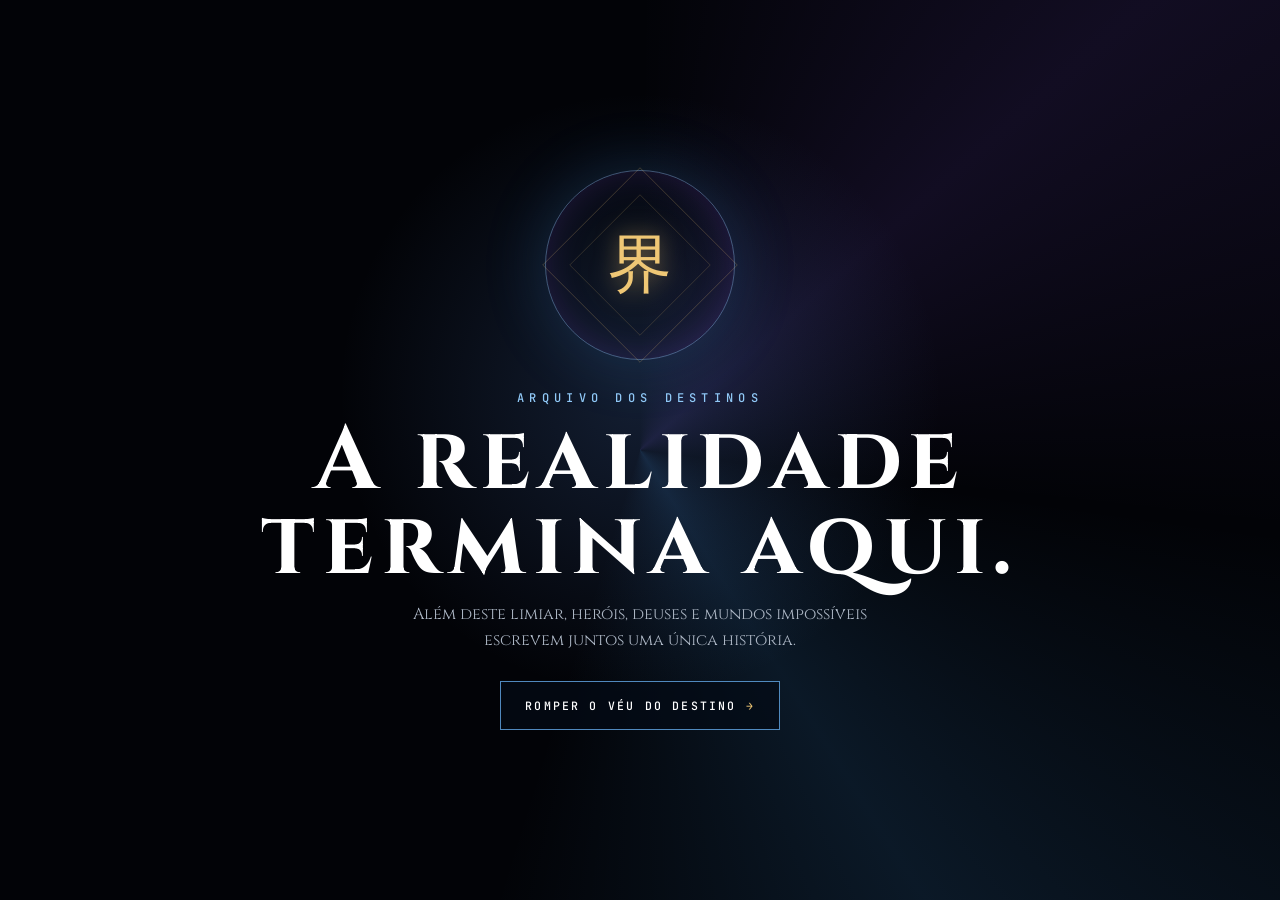
==== commit c7b1221e: "Reconstroi abertura Guardioes do Destino" ====
--- a/index.html
+++ b/index.html
@@ -322,7 +322,7 @@
 <div class="wrap">
   <header>
     <div class="hero-scene destiny active" data-scene="destiny">
-      <img class="hero-portrait jack" src="img/connor-supremo.png" alt="" aria-hidden="true">
+      <img class="hero-portrait jack" src="img-connor/connor-supremo.png" alt="" aria-hidden="true">
       <img class="hero-portrait alice" src="img-scarlart/wandamaximoff.jpg" alt="" aria-hidden="true">
       <div class="hero-content">
         <div class="eyebrow">Arquivo dos Destinos · Tomo I</div>
@@ -355,7 +355,7 @@
       <h2>Escolha um tomo para atravessar</h2>
     </div>
     <a class="card active featured" href="jack-connor.html">
-      <img class="card-portrait" src="img/connor.png" alt="Retrato de Dr. Jack Connor">
+      <img class="card-portrait" src="img-connor/connor.png" alt="Retrato de Dr. Jack Connor">
       <div class="card-content">
         <span class="tome-num">TOMO 01 · ARQUIVO ABERTO</span>
         <h2>Dr. Jack Connor</h2>
